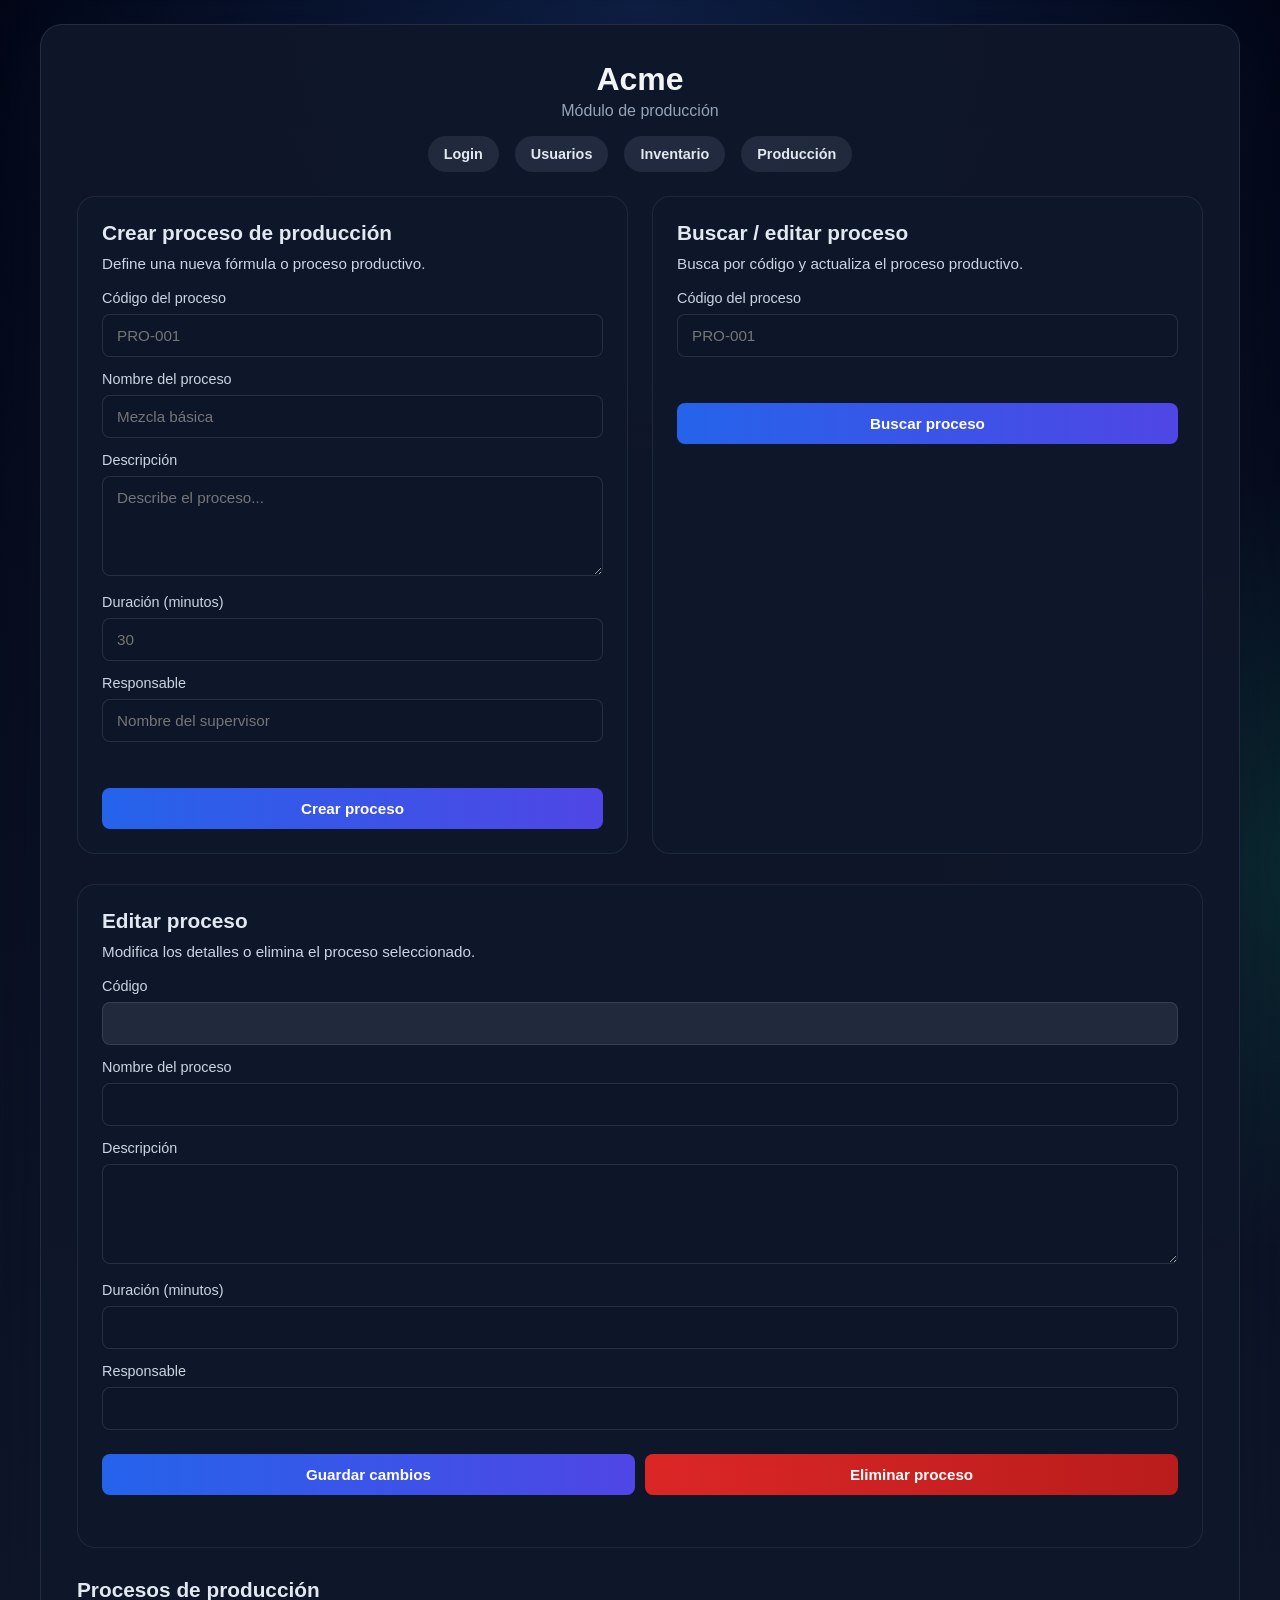
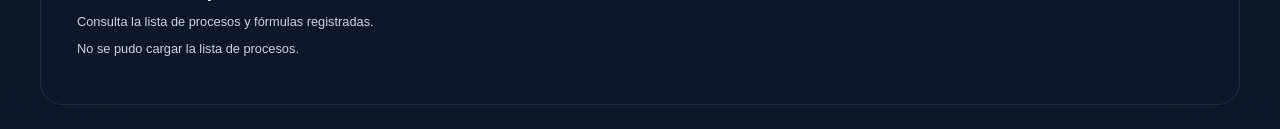
==== produccion.html @ a472c0f6 "Add files via upload" ====
<!DOCTYPE html>
<html lang="es">

<head>
    <meta charset="UTF-8" />
    <meta name="viewport" content="width=device-width, initial-scale=1.0" />
    <title>Módulo de Producción - Acme</title>
    <link rel="stylesheet" href="produccion.css" />
</head>

<body>
    <main class="login-page">
        <section class="login-card">
            <div class="logo">
                <h1>Acme</h1>
                <p>Módulo de producción</p>
            </div>

            <nav class="main-nav">
                <a href="login.html">Login</a>
                <a href="usuario.html">Usuarios</a>
                <a href="inventario.html">Inventario</a>
                <a href="produccion.html">Producción</a>
            </nav>

            <div class="forms-grid">
                <form class="create-form" action="#" method="post">
                    <h2>Crear proceso de producción</h2>
                    <p>Define una nueva fórmula o proceso productivo.</p>

                    <div class="form-group">
                        <label for="crear-codigo-proceso">Código del proceso</label>
                        <input id="crear-codigo-proceso" name="crear-codigo-proceso" type="text" placeholder="PRO-001"
                            required />
                    </div>

                    <div class="form-group">
                        <label for="crear-nombre-proceso">Nombre del proceso</label>
                        <input id="crear-nombre-proceso" name="crear-nombre-proceso" type="text"
                            placeholder="Mezcla básica" required />
                    </div>

                    <div class="form-group">
                        <label for="crear-descripcion">Descripción</label>
                        <textarea id="crear-descripcion" name="crear-descripcion" placeholder="Describe el proceso..."
                            required></textarea>
                    </div>

                    <div class="form-group">
                        <label for="crear-duracion">Duración (minutos)</label>
                        <input id="crear-duracion" name="crear-duracion" type="number" placeholder="30" min="1"
                            required />
                    </div>

                    <div class="form-group">
                        <label for="crear-responsable">Responsable</label>
                        <input id="crear-responsable" name="crear-responsable" type="text"
                            placeholder="Nombre del supervisor" required />
                    </div>

                    <div class="form-message" id="create-message"></div>
                    <button type="submit" class="btn-submit">Crear proceso</button>
                </form>

                <form class="search-form" action="#" method="get">
                    <h2>Buscar / editar proceso</h2>
                    <p>Busca por código y actualiza el proceso productivo.</p>

                    <div class="form-group">
                        <label for="buscar-codigo-proceso">Código del proceso</label>
                        <input id="buscar-codigo-proceso" name="buscar-codigo-proceso" type="text" placeholder="PRO-001"
                            required />
                    </div>

                    <div class="form-message" id="search-message"></div>
                    <button type="submit" class="btn-submit">Buscar proceso</button>
                </form>
            </div>

            <form class="edit-form" action="#" method="post">
                <h2>Editar proceso</h2>
                <p>Modifica los detalles o elimina el proceso seleccionado.</p>

                <div class="form-group">
                    <label for="proceso-codigo">Código</label>
                    <input id="proceso-codigo" name="proceso-codigo" type="text" readonly />
                </div>

                <div class="form-group">
                    <label for="proceso-nombre">Nombre del proceso</label>
                    <input id="proceso-nombre" name="proceso-nombre" type="text" />
                </div>

                <div class="form-group">
                    <label for="proceso-descripcion">Descripción</label>
                    <textarea id="proceso-descripcion" name="proceso-descripcion"></textarea>
                </div>

                <div class="form-group">
                    <label for="proceso-duracion">Duración (minutos)</label>
                    <input id="proceso-duracion" name="proceso-duracion" type="number" min="1" />
                </div>

                <div class="form-group">
                    <label for="proceso-responsable">Responsable</label>
                    <input id="proceso-responsable" name="proceso-responsable" type="text" />
                </div>

                <div class="button-row">
                    <button type="submit" class="btn-submit">Guardar cambios</button>
                    <button type="button" class="btn-delete" id="delete-process">Eliminar proceso</button>
                </div>
                <div class="form-message" id="edit-message"></div>
            </form>

            <div class="list-section">
                <h2>Procesos de producción</h2>
                <p>Consulta la lista de procesos y fórmulas registradas.</p>
                <div class="process-list" id="process-list"></div>
            </div>
        </section>
    </main>
    <script src="produccion.js"></script>
</body>

</html>
---- produccion.css ----
* {
    margin: 0;
    padding: 0;
    box-sizing: border-box;
}

body {
    font-family: "Inter", "Segoe UI", Tahoma, Geneva, Verdana, sans-serif;
    background: radial-gradient(circle at top, rgba(59, 130, 246, 0.2), transparent 35%),
        radial-gradient(circle at right, rgba(16, 185, 129, 0.15), transparent 25%),
        linear-gradient(180deg, #020617 0%, #0f172a 100%);
    color: #f3f4f6;
    min-height: 100vh;
}

.login-page {
    display: flex;
    justify-content: center;
    align-items: center;
    min-height: 100vh;
    padding: 16px;
}

.login-card {
    background: rgba(15, 23, 42, 0.95);
    border-radius: 20px;
    box-shadow: 0 24px 80px rgba(15, 23, 42, 0.35);
    max-width: 1200px;
    width: 100%;
    padding: 20px;
    border: 1px solid rgba(148, 163, 184, 0.16);
}

.logo {
    text-align: center;
    margin-bottom: 16px;
}

.logo h1 {
    font-size: 1.6rem;
    color: #f3f4f6;
    margin-bottom: 4px;
}

.logo p {
    font-size: 0.85rem;
    color: #94a3b8;
}

.main-nav {
    display: flex;
    justify-content: center;
    gap: 8px;
    margin-bottom: 16px;
    flex-wrap: wrap;
}

.main-nav a {
    padding: 7px 12px;
    background-color: rgba(148, 163, 184, 0.14);
    color: #e2e8f0;
    text-decoration: none;
    border-radius: 999px;
    font-size: 0.75rem;
    font-weight: 600;
    transition: background-color 0.3s, transform 0.2s;
}

.main-nav a:hover {
    background-color: rgba(96, 165, 250, 0.18);
    transform: translateY(-1px);
}

.forms-grid {
    display: grid;
    grid-template-columns: 1fr;
    gap: 14px;
    margin-bottom: 20px;
}

form {
    background-color: rgba(15, 23, 42, 0.85);
    padding: 16px;
    border-radius: 14px;
    border-left: 4px solid #3498db;
    border: 1px solid rgba(148, 163, 184, 0.12);
}

form h2 {
    font-size: 1rem;
    color: #e2e8f0;
    margin-bottom: 6px;
}

form p {
    font-size: 0.8rem;
    color: #cbd5e1;
    margin-bottom: 12px;
}

.form-group {
    margin-bottom: 10px;
}

label {
    display: block;
    font-size: 0.75rem;
    color: #cbd5e1;
    margin-bottom: 4px;
    font-weight: 500;
}

input[type='text'],
input[type='email'],
input[type='password'],
input[type='number'],
textarea {
    width: 100%;
    padding: 10px 12px;
    border: 1px solid rgba(148, 163, 184, 0.18);
    border-radius: 8px;
    font-size: 0.85rem;
    font-family: inherit;
    background-color: rgba(15, 23, 42, 0.72);
    color: #f8fafc;
    transition: border-color 0.3s;
}

input[type='text']:focus,
input[type='email']:focus,
input[type='password']:focus,
input[type='number']:focus,
textarea:focus {
    outline: none;
    border-color: #60a5fa;
    box-shadow: 0 0 0 2px rgba(96, 165, 250, 0.1);
}

input[readonly] {
    background-color: rgba(148, 163, 184, 0.14);
    cursor: not-allowed;
}

textarea {
    resize: vertical;
    min-height: 60px;
}

.form-message {
    margin: 6px 0;
    padding: 8px 10px;
    border-radius: 6px;
    font-size: 0.8rem;
    min-height: 1rem;
    color: #fca5a5;
}

.form-message.success {
    color: #86efac;
}

.btn-submit,
.btn-delete {
    width: 100%;
    padding: 10px 12px;
    border: none;
    border-radius: 8px;
    font-size: 0.85rem;
    cursor: pointer;
    transition: background-color 0.3s, transform 0.2s;
    font-weight: 600;
    margin-top: 6px;
}

.btn-submit {
    background: linear-gradient(90deg, #2563eb, #4f46e5);
    color: white;
}

.btn-submit:hover {
    transform: translateY(-1px);
    box-shadow: 0 8px 16px rgba(59, 130, 246, 0.2);
}

.btn-delete {
    background: linear-gradient(90deg, #dc2626, #b91c1c);
    color: white;
}

.btn-delete:hover {
    box-shadow: 0 8px 16px rgba(220, 38, 38, 0.2);
}

.button-row {
    display: grid;
    grid-template-columns: 1fr 1fr;
    gap: 10px;
    margin-top: 12px;
}

.list-section {
    margin-top: 20px;
}

.list-section h2 {
    font-size: 1rem;
    color: #e2e8f0;
    margin-bottom: 6px;
}

.list-section p {
    font-size: 0.8rem;
    color: #cbd5e1;
    margin-bottom: 12px;
}

.process-list {
    display: grid;
    grid-template-columns: 1fr;
    gap: 10px;
}

.process-card {
    background-color: rgba(15, 23, 42, 0.85);
    padding: 12px;
    border-radius: 10px;
    border: 1px solid rgba(148, 163, 184, 0.12);
    cursor: pointer;
    transition: box-shadow 0.3s, transform 0.3s;
}

.process-card:hover {
    box-shadow: 0 6px 12px rgba(59, 130, 246, 0.15);
    transform: translateY(-2px);
}

.process-card h3 {
    font-size: 0.95rem;
    color: #e2e8f0;
    margin-bottom: 6px;
}

.process-card p {
    font-size: 0.75rem;
    color: #cbd5e1;
    margin-bottom: 3px;
}

.process-card strong {
    color: #f3f4f6;
}


@media (min-width: 768px) {
    .login-page {
        padding: 20px;
    }

    .login-card {
        padding: 28px;
        border-radius: 22px;
    }

    .logo h1 {
        font-size: 1.8rem;
    }

    .logo p {
        font-size: 0.9rem;
    }

    .main-nav {
        gap: 12px;
        margin-bottom: 20px;
    }

    .main-nav a {
        padding: 8px 14px;
        font-size: 0.8rem;
    }

    .forms-grid {
        gap: 18px;
        margin-bottom: 24px;
        grid-template-columns: 1fr 1fr;
    }

    form {
        padding: 20px;
        border-radius: 16px;
    }

    form h2 {
        font-size: 1.1rem;
        margin-bottom: 8px;
    }

    form p {
        font-size: 0.85rem;
        margin-bottom: 14px;
    }

    .form-group {
        margin-bottom: 12px;
    }

    label {
        font-size: 0.8rem;
        margin-bottom: 6px;
    }

    input[type='text'],
    input[type='email'],
    input[type='password'],
    input[type='number'],
    textarea {
        padding: 11px 13px;
        font-size: 0.9rem;
    }

    textarea {
        min-height: 80px;
    }

    .btn-submit,
    .btn-delete {
        padding: 11px 13px;
        font-size: 0.9rem;
        margin-top: 8px;
    }

    .edit-form {
        grid-column: 1 / -1;
    }

    .list-section {
        margin-top: 24px;
    }

    .list-section h2 {
        font-size: 1.1rem;
        margin-bottom: 8px;
    }

    .process-list {
        grid-template-columns: repeat(auto-fill, minmax(250px, 1fr));
        gap: 14px;
    }

    .process-card {
        padding: 14px;
        border-radius: 12px;
    }

    .process-card h3 {
        font-size: 1rem;
    }

    .process-card p {
        font-size: 0.8rem;
    }
}

@media (min-width: 1025px) {
    .login-page {
        padding: 24px;
    }

    .login-card {
        padding: 36px;
    }

    .logo h1 {
        font-size: 2rem;
    }

    .logo p {
        font-size: 1rem;
    }

    .main-nav {
        gap: 16px;
        margin-bottom: 24px;
    }

    .main-nav a {
        padding: 10px 16px;
        font-size: 0.9rem;
    }

    .forms-grid {
        gap: 24px;
        margin-bottom: 30px;
    }

    form {
        padding: 24px;
        border-radius: 18px;
    }

    form h2 {
        font-size: 1.3rem;
        margin-bottom: 10px;
    }

    form p {
        font-size: 0.95rem;
        margin-bottom: 18px;
    }

    .form-group {
        margin-bottom: 14px;
    }

    label {
        font-size: 0.9rem;
        margin-bottom: 8px;
    }

    input[type='text'],
    input[type='email'],
    input[type='password'],
    input[type='number'],
    textarea {
        padding: 12px 14px;
        font-size: 0.95rem;
    }

    textarea {
        min-height: 100px;
    }

    .btn-submit,
    .btn-delete {
        padding: 12px 14px;
        font-size: 0.95rem;
        margin-top: 10px;
    }

    .btn-submit:hover {
        box-shadow: 0 14px 30px rgba(59, 130, 246, 0.28);
    }

    .list-section {
        margin-top: 30px;
    }

    .list-section h2 {
        font-size: 1.3rem;
        margin-bottom: 12px;
    }

    .process-list {
        grid-template-columns: repeat(auto-fill, minmax(280px, 1fr));
        gap: 18px;
    }

    .process-card {
        padding: 16px;
        border-radius: 14px;
    }

    .process-card h3 {
        font-size: 1.1rem;
    }

    .process-card p {
        font-size: 0.85rem;
    }
}
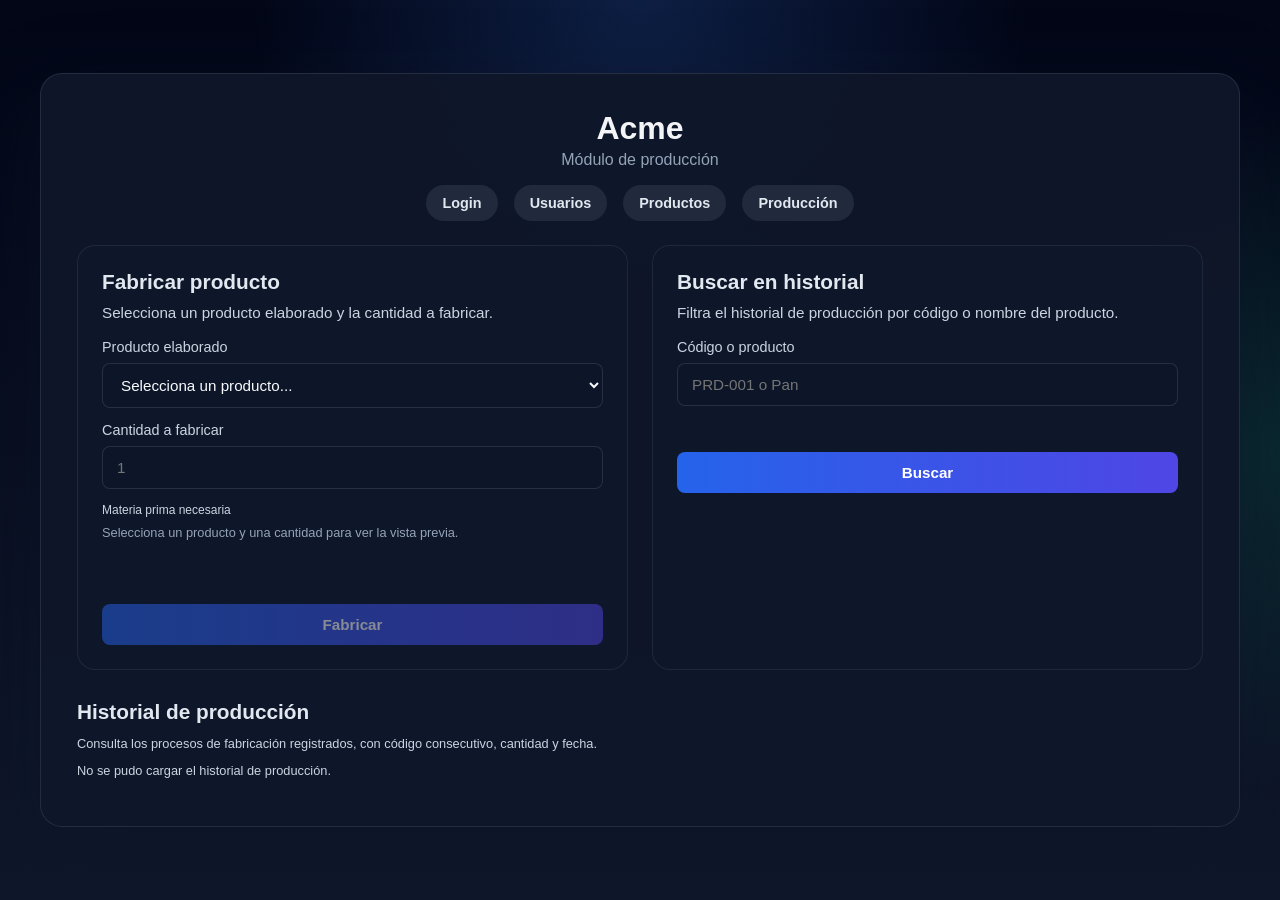
==== commit ed0392aa: "Add files via upload" ====
--- a/produccion.html
+++ b/produccion.html
@@ -19,103 +19,56 @@
             <nav class="main-nav">
                 <a href="login.html">Login</a>
                 <a href="usuario.html">Usuarios</a>
-                <a href="inventario.html">Inventario</a>
+                <a href="productos.html">Productos</a>
                 <a href="produccion.html">Producción</a>
             </nav>
 
             <div class="forms-grid">
                 <form class="create-form" action="#" method="post">
-                    <h2>Crear proceso de producción</h2>
-                    <p>Define una nueva fórmula o proceso productivo.</p>
+                    <h2>Fabricar producto</h2>
+                    <p>Selecciona un producto elaborado y la cantidad a fabricar.</p>
 
                     <div class="form-group">
-                        <label for="crear-codigo-proceso">Código del proceso</label>
-                        <input id="crear-codigo-proceso" name="crear-codigo-proceso" type="text" placeholder="PRO-001"
+                        <label for="producto-select">Producto elaborado</label>
+                        <select id="producto-select" name="producto-select" required>
+                            <option value="">Selecciona un producto...</option>
+                        </select>
+                    </div>
+
+                    <div class="form-group">
+                        <label for="cantidad-fabricar">Cantidad a fabricar</label>
+                        <input id="cantidad-fabricar" name="cantidad-fabricar" type="number" placeholder="1" min="1"
                             required />
                     </div>
 
-                    <div class="form-group">
-                        <label for="crear-nombre-proceso">Nombre del proceso</label>
-                        <input id="crear-nombre-proceso" name="crear-nombre-proceso" type="text"
-                            placeholder="Mezcla básica" required />
-                    </div>
-
-                    <div class="form-group">
-                        <label for="crear-descripcion">Descripción</label>
-                        <textarea id="crear-descripcion" name="crear-descripcion" placeholder="Describe el proceso..."
-                            required></textarea>
-                    </div>
-
-                    <div class="form-group">
-                        <label for="crear-duracion">Duración (minutos)</label>
-                        <input id="crear-duracion" name="crear-duracion" type="number" placeholder="30" min="1"
-                            required />
-                    </div>
-
-                    <div class="form-group">
-                        <label for="crear-responsable">Responsable</label>
-                        <input id="crear-responsable" name="crear-responsable" type="text"
-                            placeholder="Nombre del supervisor" required />
+                    <div class="preview-section">
+                        <label>Materia prima necesaria</label>
+                        <div class="preview-list" id="preview-list">
+                            <p class="preview-empty">Selecciona un producto y una cantidad para ver la vista previa.</p>
+                        </div>
                     </div>
 
                     <div class="form-message" id="create-message"></div>
-                    <button type="submit" class="btn-submit">Crear proceso</button>
+                    <button type="submit" class="btn-submit" id="fabricar-btn" disabled>Fabricar</button>
                 </form>
 
                 <form class="search-form" action="#" method="get">
-                    <h2>Buscar / editar proceso</h2>
-                    <p>Busca por código y actualiza el proceso productivo.</p>
+                    <h2>Buscar en historial</h2>
+                    <p>Filtra el historial de producción por código o nombre del producto.</p>
 
                     <div class="form-group">
-                        <label for="buscar-codigo-proceso">Código del proceso</label>
-                        <input id="buscar-codigo-proceso" name="buscar-codigo-proceso" type="text" placeholder="PRO-001"
-                            required />
+                        <label for="buscar-historial">Código o producto</label>
+                        <input id="buscar-historial" name="buscar-historial" type="text" placeholder="PRD-001 o Pan" />
                     </div>
 
                     <div class="form-message" id="search-message"></div>
-                    <button type="submit" class="btn-submit">Buscar proceso</button>
+                    <button type="submit" class="btn-submit">Buscar</button>
                 </form>
             </div>
 
-            <form class="edit-form" action="#" method="post">
-                <h2>Editar proceso</h2>
-                <p>Modifica los detalles o elimina el proceso seleccionado.</p>
-
-                <div class="form-group">
-                    <label for="proceso-codigo">Código</label>
-                    <input id="proceso-codigo" name="proceso-codigo" type="text" readonly />
-                </div>
-
-                <div class="form-group">
-                    <label for="proceso-nombre">Nombre del proceso</label>
-                    <input id="proceso-nombre" name="proceso-nombre" type="text" />
-                </div>
-
-                <div class="form-group">
-                    <label for="proceso-descripcion">Descripción</label>
-                    <textarea id="proceso-descripcion" name="proceso-descripcion"></textarea>
-                </div>
-
-                <div class="form-group">
-                    <label for="proceso-duracion">Duración (minutos)</label>
-                    <input id="proceso-duracion" name="proceso-duracion" type="number" min="1" />
-                </div>
-
-                <div class="form-group">
-                    <label for="proceso-responsable">Responsable</label>
-                    <input id="proceso-responsable" name="proceso-responsable" type="text" />
-                </div>
-
-                <div class="button-row">
-                    <button type="submit" class="btn-submit">Guardar cambios</button>
-                    <button type="button" class="btn-delete" id="delete-process">Eliminar proceso</button>
-                </div>
-                <div class="form-message" id="edit-message"></div>
-            </form>
-
             <div class="list-section">
-                <h2>Procesos de producción</h2>
-                <p>Consulta la lista de procesos y fórmulas registradas.</p>
+                <h2>Historial de producción</h2>
+                <p>Consulta los procesos de fabricación registrados, con código consecutivo, cantidad y fecha.</p>
                 <div class="process-list" id="process-list"></div>
             </div>
         </section>
--- a/produccion.css
+++ b/produccion.css
@@ -1,470 +1,515 @@
-* {
-    margin: 0;
-    padding: 0;
-    box-sizing: border-box;
-}
-
-body {
-    font-family: "Inter", "Segoe UI", Tahoma, Geneva, Verdana, sans-serif;
-    background: radial-gradient(circle at top, rgba(59, 130, 246, 0.2), transparent 35%),
-        radial-gradient(circle at right, rgba(16, 185, 129, 0.15), transparent 25%),
-        linear-gradient(180deg, #020617 0%, #0f172a 100%);
-    color: #f3f4f6;
-    min-height: 100vh;
-}
-
-.login-page {
-    display: flex;
-    justify-content: center;
-    align-items: center;
-    min-height: 100vh;
-    padding: 16px;
-}
-
-.login-card {
-    background: rgba(15, 23, 42, 0.95);
-    border-radius: 20px;
-    box-shadow: 0 24px 80px rgba(15, 23, 42, 0.35);
-    max-width: 1200px;
-    width: 100%;
-    padding: 20px;
-    border: 1px solid rgba(148, 163, 184, 0.16);
-}
-
-.logo {
-    text-align: center;
-    margin-bottom: 16px;
-}
-
-.logo h1 {
-    font-size: 1.6rem;
-    color: #f3f4f6;
-    margin-bottom: 4px;
-}
-
-.logo p {
-    font-size: 0.85rem;
-    color: #94a3b8;
-}
-
-.main-nav {
-    display: flex;
-    justify-content: center;
-    gap: 8px;
-    margin-bottom: 16px;
-    flex-wrap: wrap;
-}
-
-.main-nav a {
-    padding: 7px 12px;
-    background-color: rgba(148, 163, 184, 0.14);
-    color: #e2e8f0;
-    text-decoration: none;
-    border-radius: 999px;
-    font-size: 0.75rem;
-    font-weight: 600;
-    transition: background-color 0.3s, transform 0.2s;
-}
-
-.main-nav a:hover {
-    background-color: rgba(96, 165, 250, 0.18);
-    transform: translateY(-1px);
-}
-
-.forms-grid {
-    display: grid;
-    grid-template-columns: 1fr;
-    gap: 14px;
-    margin-bottom: 20px;
-}
-
-form {
-    background-color: rgba(15, 23, 42, 0.85);
-    padding: 16px;
-    border-radius: 14px;
-    border-left: 4px solid #3498db;
-    border: 1px solid rgba(148, 163, 184, 0.12);
-}
-
-form h2 {
-    font-size: 1rem;
-    color: #e2e8f0;
-    margin-bottom: 6px;
-}
-
-form p {
-    font-size: 0.8rem;
-    color: #cbd5e1;
-    margin-bottom: 12px;
-}
-
-.form-group {
-    margin-bottom: 10px;
-}
-
-label {
-    display: block;
-    font-size: 0.75rem;
-    color: #cbd5e1;
-    margin-bottom: 4px;
-    font-weight: 500;
-}
-
-input[type='text'],
-input[type='email'],
-input[type='password'],
-input[type='number'],
-textarea {
-    width: 100%;
-    padding: 10px 12px;
-    border: 1px solid rgba(148, 163, 184, 0.18);
-    border-radius: 8px;
-    font-size: 0.85rem;
-    font-family: inherit;
-    background-color: rgba(15, 23, 42, 0.72);
-    color: #f8fafc;
-    transition: border-color 0.3s;
-}
-
-input[type='text']:focus,
-input[type='email']:focus,
-input[type='password']:focus,
-input[type='number']:focus,
-textarea:focus {
-    outline: none;
-    border-color: #60a5fa;
-    box-shadow: 0 0 0 2px rgba(96, 165, 250, 0.1);
-}
-
-input[readonly] {
-    background-color: rgba(148, 163, 184, 0.14);
-    cursor: not-allowed;
-}
-
-textarea {
-    resize: vertical;
-    min-height: 60px;
-}
-
-.form-message {
-    margin: 6px 0;
-    padding: 8px 10px;
-    border-radius: 6px;
-    font-size: 0.8rem;
-    min-height: 1rem;
-    color: #fca5a5;
-}
-
-.form-message.success {
-    color: #86efac;
-}
-
-.btn-submit,
-.btn-delete {
-    width: 100%;
-    padding: 10px 12px;
-    border: none;
-    border-radius: 8px;
-    font-size: 0.85rem;
-    cursor: pointer;
-    transition: background-color 0.3s, transform 0.2s;
-    font-weight: 600;
-    margin-top: 6px;
-}
-
-.btn-submit {
-    background: linear-gradient(90deg, #2563eb, #4f46e5);
-    color: white;
-}
-
-.btn-submit:hover {
-    transform: translateY(-1px);
-    box-shadow: 0 8px 16px rgba(59, 130, 246, 0.2);
-}
-
-.btn-delete {
-    background: linear-gradient(90deg, #dc2626, #b91c1c);
-    color: white;
-}
-
-.btn-delete:hover {
-    box-shadow: 0 8px 16px rgba(220, 38, 38, 0.2);
-}
-
-.button-row {
-    display: grid;
-    grid-template-columns: 1fr 1fr;
-    gap: 10px;
-    margin-top: 12px;
-}
-
-.list-section {
-    margin-top: 20px;
-}
-
-.list-section h2 {
-    font-size: 1rem;
-    color: #e2e8f0;
-    margin-bottom: 6px;
-}
-
-.list-section p {
-    font-size: 0.8rem;
-    color: #cbd5e1;
-    margin-bottom: 12px;
-}
-
-.process-list {
-    display: grid;
-    grid-template-columns: 1fr;
-    gap: 10px;
-}
-
-.process-card {
-    background-color: rgba(15, 23, 42, 0.85);
-    padding: 12px;
-    border-radius: 10px;
-    border: 1px solid rgba(148, 163, 184, 0.12);
-    cursor: pointer;
-    transition: box-shadow 0.3s, transform 0.3s;
-}
-
-.process-card:hover {
-    box-shadow: 0 6px 12px rgba(59, 130, 246, 0.15);
-    transform: translateY(-2px);
-}
-
-.process-card h3 {
-    font-size: 0.95rem;
-    color: #e2e8f0;
-    margin-bottom: 6px;
-}
-
-.process-card p {
-    font-size: 0.75rem;
-    color: #cbd5e1;
-    margin-bottom: 3px;
-}
-
-.process-card strong {
-    color: #f3f4f6;
-}
-
-
-@media (min-width: 768px) {
-    .login-page {
-        padding: 20px;
-    }
-
-    .login-card {
-        padding: 28px;
-        border-radius: 22px;
-    }
-
-    .logo h1 {
-        font-size: 1.8rem;
-    }
-
-    .logo p {
-        font-size: 0.9rem;
-    }
-
-    .main-nav {
-        gap: 12px;
-        margin-bottom: 20px;
-    }
-
-    .main-nav a {
-        padding: 8px 14px;
-        font-size: 0.8rem;
-    }
-
-    .forms-grid {
-        gap: 18px;
-        margin-bottom: 24px;
-        grid-template-columns: 1fr 1fr;
-    }
-
-    form {
-        padding: 20px;
-        border-radius: 16px;
-    }
-
-    form h2 {
-        font-size: 1.1rem;
-        margin-bottom: 8px;
-    }
-
-    form p {
-        font-size: 0.85rem;
-        margin-bottom: 14px;
-    }
-
-    .form-group {
-        margin-bottom: 12px;
-    }
-
-    label {
-        font-size: 0.8rem;
-        margin-bottom: 6px;
-    }
-
-    input[type='text'],
-    input[type='email'],
-    input[type='password'],
-    input[type='number'],
-    textarea {
-        padding: 11px 13px;
-        font-size: 0.9rem;
-    }
-
-    textarea {
-        min-height: 80px;
-    }
-
-    .btn-submit,
-    .btn-delete {
-        padding: 11px 13px;
-        font-size: 0.9rem;
-        margin-top: 8px;
-    }
-
-    .edit-form {
-        grid-column: 1 / -1;
-    }
-
-    .list-section {
-        margin-top: 24px;
-    }
-
-    .list-section h2 {
-        font-size: 1.1rem;
-        margin-bottom: 8px;
-    }
-
-    .process-list {
-        grid-template-columns: repeat(auto-fill, minmax(250px, 1fr));
-        gap: 14px;
-    }
-
-    .process-card {
-        padding: 14px;
-        border-radius: 12px;
-    }
-
-    .process-card h3 {
-        font-size: 1rem;
-    }
-
-    .process-card p {
-        font-size: 0.8rem;
-    }
-}
-
-@media (min-width: 1025px) {
-    .login-page {
-        padding: 24px;
-    }
-
-    .login-card {
-        padding: 36px;
-    }
-
-    .logo h1 {
-        font-size: 2rem;
-    }
-
-    .logo p {
-        font-size: 1rem;
-    }
-
-    .main-nav {
-        gap: 16px;
-        margin-bottom: 24px;
-    }
-
-    .main-nav a {
-        padding: 10px 16px;
-        font-size: 0.9rem;
-    }
-
-    .forms-grid {
-        gap: 24px;
-        margin-bottom: 30px;
-    }
-
-    form {
-        padding: 24px;
-        border-radius: 18px;
-    }
-
-    form h2 {
-        font-size: 1.3rem;
-        margin-bottom: 10px;
-    }
-
-    form p {
-        font-size: 0.95rem;
-        margin-bottom: 18px;
-    }
-
-    .form-group {
-        margin-bottom: 14px;
-    }
-
-    label {
-        font-size: 0.9rem;
-        margin-bottom: 8px;
-    }
-
-    input[type='text'],
-    input[type='email'],
-    input[type='password'],
-    input[type='number'],
-    textarea {
-        padding: 12px 14px;
-        font-size: 0.95rem;
-    }
-
-    textarea {
-        min-height: 100px;
-    }
-
-    .btn-submit,
-    .btn-delete {
-        padding: 12px 14px;
-        font-size: 0.95rem;
-        margin-top: 10px;
-    }
-
-    .btn-submit:hover {
-        box-shadow: 0 14px 30px rgba(59, 130, 246, 0.28);
-    }
-
-    .list-section {
-        margin-top: 30px;
-    }
-
-    .list-section h2 {
-        font-size: 1.3rem;
-        margin-bottom: 12px;
-    }
-
-    .process-list {
-        grid-template-columns: repeat(auto-fill, minmax(280px, 1fr));
-        gap: 18px;
-    }
-
-    .process-card {
-        padding: 16px;
-        border-radius: 14px;
-    }
-
-    .process-card h3 {
-        font-size: 1.1rem;
-    }
-
-    .process-card p {
-        font-size: 0.85rem;
-    }
-}+* {
+    margin: 0;
+    padding: 0;
+    box-sizing: border-box;
+}
+
+body {
+    font-family: "Inter", "Segoe UI", Tahoma, Geneva, Verdana, sans-serif;
+    background: radial-gradient(circle at top, rgba(59, 130, 246, 0.2), transparent 35%),
+        radial-gradient(circle at right, rgba(16, 185, 129, 0.15), transparent 25%),
+        linear-gradient(180deg, #020617 0%, #0f172a 100%);
+    color: #f3f4f6;
+    min-height: 100vh;
+}
+
+.login-page {
+    display: flex;
+    justify-content: center;
+    align-items: center;
+    min-height: 100vh;
+    padding: 16px;
+}
+
+.login-card {
+    background: rgba(15, 23, 42, 0.95);
+    border-radius: 20px;
+    box-shadow: 0 24px 80px rgba(15, 23, 42, 0.35);
+    max-width: 1200px;
+    width: 100%;
+    padding: 20px;
+    border: 1px solid rgba(148, 163, 184, 0.16);
+}
+
+.logo {
+    text-align: center;
+    margin-bottom: 16px;
+}
+
+.logo h1 {
+    font-size: 1.6rem;
+    color: #f3f4f6;
+    margin-bottom: 4px;
+}
+
+.logo p {
+    font-size: 0.85rem;
+    color: #94a3b8;
+}
+
+.main-nav {
+    display: flex;
+    justify-content: center;
+    gap: 8px;
+    margin-bottom: 16px;
+    flex-wrap: wrap;
+}
+
+.main-nav a {
+    padding: 7px 12px;
+    background-color: rgba(148, 163, 184, 0.14);
+    color: #e2e8f0;
+    text-decoration: none;
+    border-radius: 999px;
+    font-size: 0.75rem;
+    font-weight: 600;
+    transition: background-color 0.3s, transform 0.2s;
+}
+
+.main-nav a:hover {
+    background-color: rgba(96, 165, 250, 0.18);
+    transform: translateY(-1px);
+}
+
+.forms-grid {
+    display: grid;
+    grid-template-columns: 1fr;
+    gap: 14px;
+    margin-bottom: 20px;
+}
+
+form {
+    background-color: rgba(15, 23, 42, 0.85);
+    padding: 16px;
+    border-radius: 14px;
+    border: 1px solid rgba(148, 163, 184, 0.12);
+}
+
+form h2 {
+    font-size: 1rem;
+    color: #e2e8f0;
+    margin-bottom: 6px;
+}
+
+form p {
+    font-size: 0.8rem;
+    color: #cbd5e1;
+    margin-bottom: 12px;
+}
+
+.form-group {
+    margin-bottom: 10px;
+}
+
+label {
+    display: block;
+    font-size: 0.75rem;
+    color: #cbd5e1;
+    margin-bottom: 4px;
+    font-weight: 500;
+}
+
+input[type='text'],
+input[type='email'],
+input[type='password'],
+input[type='number'],
+textarea,
+select {
+    width: 100%;
+    padding: 10px 12px;
+    border: 1px solid rgba(148, 163, 184, 0.18);
+    border-radius: 8px;
+    font-size: 0.85rem;
+    font-family: inherit;
+    background-color: rgba(15, 23, 42, 0.72);
+    color: #f8fafc;
+    transition: border-color 0.3s;
+}
+
+input[type='text']:focus,
+input[type='email']:focus,
+input[type='password']:focus,
+input[type='number']:focus,
+textarea:focus,
+select:focus {
+    outline: none;
+    border-color: #60a5fa;
+    box-shadow: 0 0 0 2px rgba(96, 165, 250, 0.1);
+}
+
+input[readonly] {
+    background-color: rgba(148, 163, 184, 0.14);
+    cursor: not-allowed;
+}
+
+textarea {
+    resize: vertical;
+    min-height: 60px;
+}
+
+.form-message {
+    margin: 6px 0;
+    padding: 8px 10px;
+    border-radius: 6px;
+    font-size: 0.8rem;
+    min-height: 1rem;
+    color: #fca5a5;
+}
+
+.form-message.success {
+    color: #86efac;
+}
+
+.btn-submit,
+.btn-delete {
+    width: 100%;
+    padding: 10px 12px;
+    border: none;
+    border-radius: 8px;
+    font-size: 0.85rem;
+    cursor: pointer;
+    transition: background-color 0.3s, transform 0.2s;
+    font-weight: 600;
+    margin-top: 6px;
+}
+
+.btn-submit {
+    background: linear-gradient(90deg, #2563eb, #4f46e5);
+    color: white;
+}
+
+.btn-submit:hover {
+    transform: translateY(-1px);
+    box-shadow: 0 8px 16px rgba(59, 130, 246, 0.2);
+}
+
+.btn-submit:disabled {
+    opacity: 0.5;
+    cursor: not-allowed;
+    transform: none;
+    box-shadow: none;
+}
+
+.btn-delete {
+    background: linear-gradient(90deg, #dc2626, #b91c1c);
+    color: white;
+}
+
+.btn-delete:hover {
+    box-shadow: 0 8px 16px rgba(220, 38, 38, 0.2);
+}
+
+.button-row {
+    display: grid;
+    grid-template-columns: 1fr 1fr;
+    gap: 10px;
+    margin-top: 12px;
+}
+
+/* Vista previa de fabricación */
+.preview-section {
+    margin: 14px 0;
+}
+
+.preview-section > label {
+    display: block;
+    font-size: 0.75rem;
+    color: #cbd5e1;
+    margin-bottom: 8px;
+    font-weight: 500;
+}
+
+.preview-list {
+    display: grid;
+    gap: 8px;
+}
+
+.preview-item {
+    display: flex;
+    justify-content: space-between;
+    gap: 10px;
+    padding: 8px 10px;
+    border-radius: 8px;
+    background: rgba(15, 23, 42, 0.7);
+    border: 1px solid rgba(148, 163, 184, 0.12);
+    font-size: 0.8rem;
+    color: #cbd5e1;
+}
+
+.preview-item.insufficient {
+    border-color: rgba(220, 38, 38, 0.4);
+    color: #fca5a5;
+}
+
+.preview-empty {
+    font-size: 0.8rem;
+    color: #94a3b8;
+}
+
+.list-section {
+    margin-top: 20px;
+}
+
+.list-section h2 {
+    font-size: 1rem;
+    color: #e2e8f0;
+    margin-bottom: 6px;
+}
+
+.list-section p {
+    font-size: 0.8rem;
+    color: #cbd5e1;
+    margin-bottom: 12px;
+}
+
+.process-list {
+    display: grid;
+    grid-template-columns: 1fr;
+    gap: 10px;
+}
+
+.process-card {
+    background-color: rgba(15, 23, 42, 0.85);
+    padding: 12px;
+    border-radius: 10px;
+    border: 1px solid rgba(148, 163, 184, 0.12);
+    transition: box-shadow 0.3s, transform 0.3s;
+}
+
+.process-card:hover {
+    box-shadow: 0 6px 12px rgba(59, 130, 246, 0.15);
+    transform: translateY(-2px);
+}
+
+.process-card h3 {
+    font-size: 0.95rem;
+    color: #e2e8f0;
+    margin-bottom: 6px;
+}
+
+.process-card p {
+    font-size: 0.75rem;
+    color: #cbd5e1;
+    margin-bottom: 3px;
+}
+
+.process-card strong {
+    color: #f3f4f6;
+}
+
+
+@media (min-width: 768px) {
+    .login-page {
+        padding: 20px;
+    }
+
+    .login-card {
+        padding: 28px;
+        border-radius: 22px;
+    }
+
+    .logo h1 {
+        font-size: 1.8rem;
+    }
+
+    .logo p {
+        font-size: 0.9rem;
+    }
+
+    .main-nav {
+        gap: 12px;
+        margin-bottom: 20px;
+    }
+
+    .main-nav a {
+        padding: 8px 14px;
+        font-size: 0.8rem;
+    }
+
+    .forms-grid {
+        gap: 18px;
+        margin-bottom: 24px;
+        grid-template-columns: 1fr 1fr;
+    }
+
+    form {
+        padding: 20px;
+        border-radius: 16px;
+    }
+
+    form h2 {
+        font-size: 1.1rem;
+        margin-bottom: 8px;
+    }
+
+    form p {
+        font-size: 0.85rem;
+        margin-bottom: 14px;
+    }
+
+    .form-group {
+        margin-bottom: 12px;
+    }
+
+    label {
+        font-size: 0.8rem;
+        margin-bottom: 6px;
+    }
+
+    input[type='text'],
+    input[type='email'],
+    input[type='password'],
+    input[type='number'],
+    textarea,
+    select {
+        padding: 11px 13px;
+        font-size: 0.9rem;
+    }
+
+    textarea {
+        min-height: 80px;
+    }
+
+    .btn-submit,
+    .btn-delete {
+        padding: 11px 13px;
+        font-size: 0.9rem;
+        margin-top: 8px;
+    }
+
+    .list-section {
+        margin-top: 24px;
+    }
+
+    .list-section h2 {
+        font-size: 1.1rem;
+        margin-bottom: 8px;
+    }
+
+    .process-list {
+        grid-template-columns: repeat(auto-fill, minmax(250px, 1fr));
+        gap: 14px;
+    }
+
+    .process-card {
+        padding: 14px;
+        border-radius: 12px;
+    }
+
+    .process-card h3 {
+        font-size: 1rem;
+    }
+
+    .process-card p {
+        font-size: 0.8rem;
+    }
+}
+
+@media (min-width: 1025px) {
+    .login-page {
+        padding: 24px;
+    }
+
+    .login-card {
+        padding: 36px;
+    }
+
+    .logo h1 {
+        font-size: 2rem;
+    }
+
+    .logo p {
+        font-size: 1rem;
+    }
+
+    .main-nav {
+        gap: 16px;
+        margin-bottom: 24px;
+    }
+
+    .main-nav a {
+        padding: 10px 16px;
+        font-size: 0.9rem;
+    }
+
+    .forms-grid {
+        gap: 24px;
+        margin-bottom: 30px;
+    }
+
+    form {
+        padding: 24px;
+        border-radius: 18px;
+    }
+
+    form h2 {
+        font-size: 1.3rem;
+        margin-bottom: 10px;
+    }
+
+    form p {
+        font-size: 0.95rem;
+        margin-bottom: 18px;
+    }
+
+    .form-group {
+        margin-bottom: 14px;
+    }
+
+    label {
+        font-size: 0.9rem;
+        margin-bottom: 8px;
+    }
+
+    input[type='text'],
+    input[type='email'],
+    input[type='password'],
+    input[type='number'],
+    textarea,
+    select {
+        padding: 12px 14px;
+        font-size: 0.95rem;
+    }
+
+    textarea {
+        min-height: 100px;
+    }
+
+    .btn-submit,
+    .btn-delete {
+        padding: 12px 14px;
+        font-size: 0.95rem;
+        margin-top: 10px;
+    }
+
+    .btn-submit:hover {
+        box-shadow: 0 14px 30px rgba(59, 130, 246, 0.28);
+    }
+
+    .list-section {
+        margin-top: 30px;
+    }
+
+    .list-section h2 {
+        font-size: 1.3rem;
+        margin-bottom: 12px;
+    }
+
+    .process-list {
+        grid-template-columns: repeat(auto-fill, minmax(280px, 1fr));
+        gap: 18px;
+    }
+
+    .process-card {
+        padding: 16px;
+        border-radius: 14px;
+    }
+
+    .process-card h3 {
+        font-size: 1.1rem;
+    }
+
+    .process-card p {
+        font-size: 0.85rem;
+    }
+}
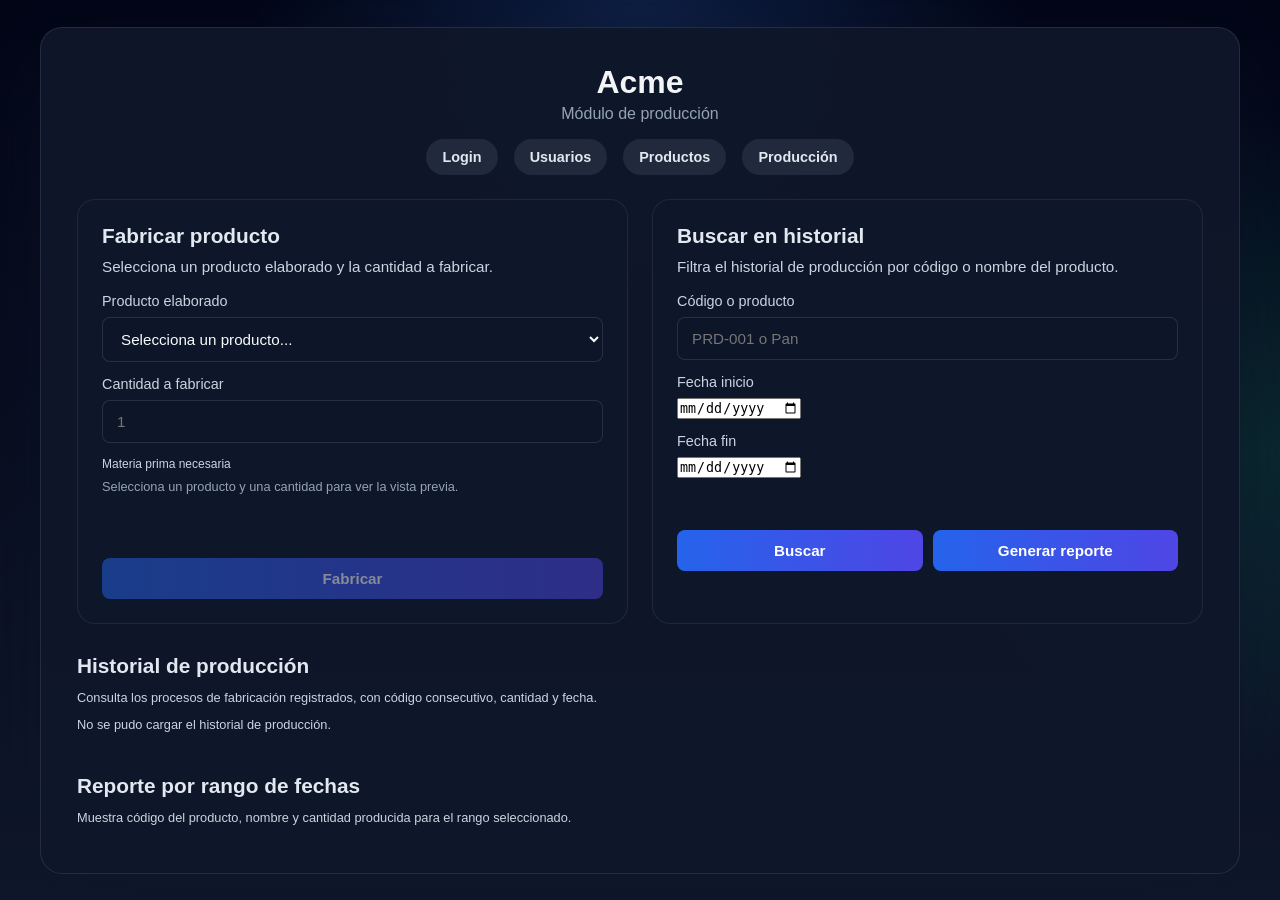
==== commit 1cd62a18: "Add files via upload" ====
--- a/produccion.html
+++ b/produccion.html
@@ -61,8 +61,21 @@
                         <input id="buscar-historial" name="buscar-historial" type="text" placeholder="PRD-001 o Pan" />
                     </div>
 
+                    <div class="form-group">
+                        <label for="fecha-inicio">Fecha inicio</label>
+                        <input id="fecha-inicio" name="fecha-inicio" type="date" />
+                    </div>
+
+                    <div class="form-group">
+                        <label for="fecha-fin">Fecha fin</label>
+                        <input id="fecha-fin" name="fecha-fin" type="date" />
+                    </div>
+
                     <div class="form-message" id="search-message"></div>
-                    <button type="submit" class="btn-submit">Buscar</button>
+                    <div class="button-row">
+                        <button type="submit" class="btn-submit">Buscar</button>
+                        <button type="button" class="btn-submit" id="generar-reporte">Generar reporte</button>
+                    </div>
                 </form>
             </div>
 
@@ -71,6 +84,12 @@
                 <p>Consulta los procesos de fabricación registrados, con código consecutivo, cantidad y fecha.</p>
                 <div class="process-list" id="process-list"></div>
             </div>
+
+            <div class="list-section">
+                <h2>Reporte por rango de fechas</h2>
+                <p>Muestra código del producto, nombre y cantidad producida para el rango seleccionado.</p>
+                <div class="process-list" id="report-list"></div>
+            </div>
         </section>
     </main>
     <script src="produccion.js"></script>
